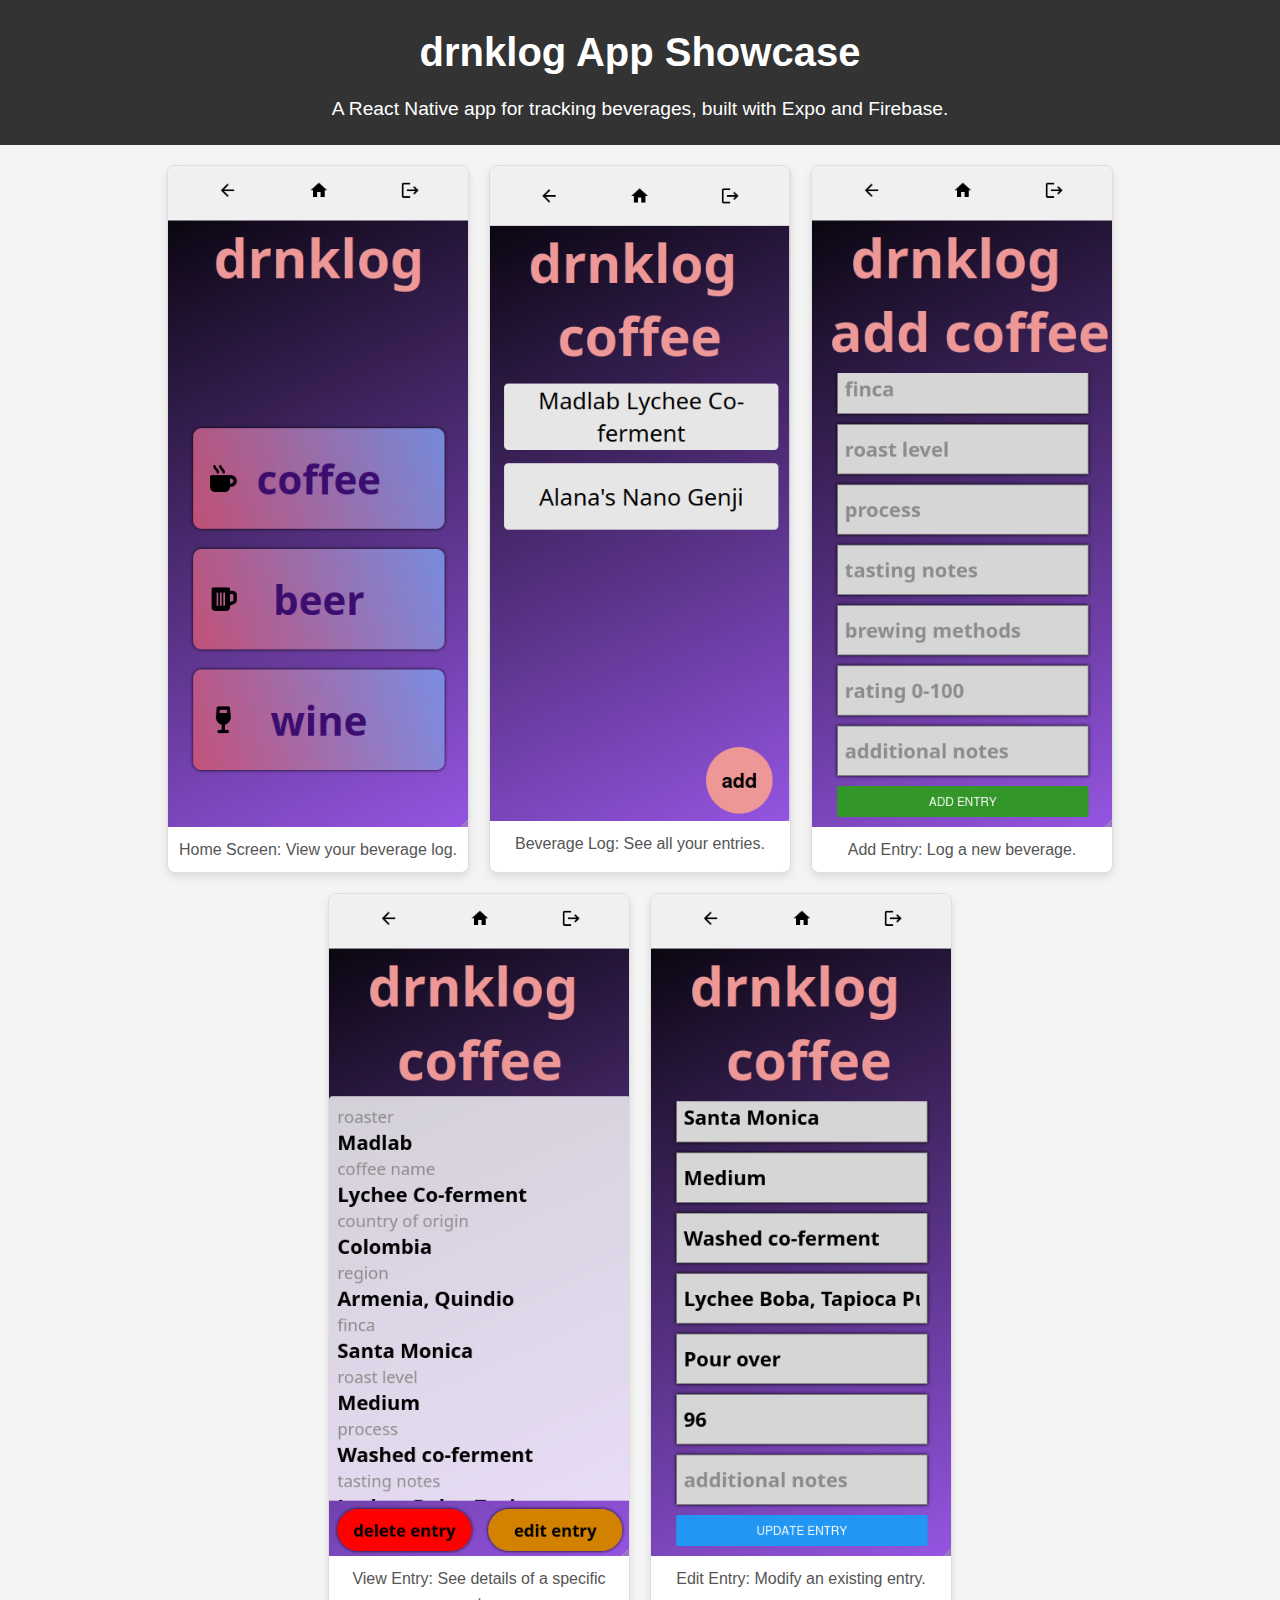
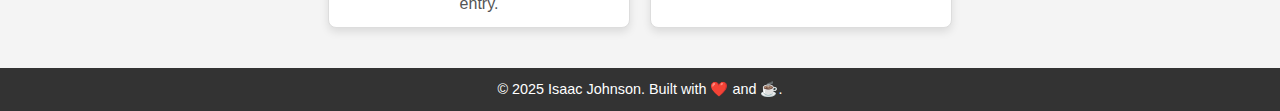
==== index.html @ 9d3b7495 "first commit" ====
<!DOCTYPE html>
<html lang="en">
<head>
  <meta charset="UTF-8">
  <meta name="viewport" content="width=device-width, initial-scale=1.0">
  <title>drnklog App Showcase</title>
  <link rel="stylesheet" href="styles.css">
</head>
<body>
  <header>
    <h1>drnklog App Showcase</h1>
    <p>A React Native app for tracking beverages, built with Expo and Firebase.</p>
  </header>

  <main>
    <section class="gallery">
      <div class="image-container">
        <img src="images/app-home.png" alt="Home Screen">
        <p>Home Screen: View your beverage log.</p>
      </div>
      <div class="image-container">
        <img src="images/app-log.png" alt="Beverage Log">
        <p>Beverage Log: See all your entries.</p>
      </div>
      <div class="image-container">
        <img src="images/app-add-entry.png" alt="Add Entry">
        <p>Add Entry: Log a new beverage.</p>
      </div>
      <div class="image-container">
        <img src="images/app-view-entry.png" alt="View Entry">
        <p>View Entry: See details of a specific entry.</p>
      </div>
      <div class="image-container">
        <img src="images/app-edit-entry.png" alt="Edit Entry">
        <p>Edit Entry: Modify an existing entry.</p>
      </div>
    </section>
  </main>

  <footer>
    <p>© 2025 Isaac Johnson. Built with ❤️ and ☕.</p>
  </footer>
</body>
</html>
---- styles.css ----
/* General Styles */
body {
    font-family: 'Arial', sans-serif;
    line-height: 1.6;
    margin: 0;
    padding: 0;
    background-color: #f4f4f4;
    color: #333;
  }
  
  header {
    background-color: #333;
    color: #fff;
    padding: 20px 0;
    text-align: center;
  }
  
  header h1 {
    margin: 0;
    font-size: 2.5rem;
  }
  
  header p {
    margin: 10px 0 0;
    font-size: 1.2rem;
  }
  
  main {
    padding: 20px;
  }
  
  .gallery {
    display: flex;
    flex-wrap: wrap;
    gap: 20px;
    justify-content: center;
  }
  
  .image-container {
    background-color: #fff;
    border: 1px solid #ddd;
    border-radius: 8px;
    box-shadow: 0 4px 8px rgba(0, 0, 0, 0.1);
    overflow: hidden;
    width: 300px;
    text-align: center;
    transition: transform 0.3s ease;
  }
  
  .image-container:hover {
    transform: scale(1.05);
  }
  
  .image-container img {
    width: 100%;
    height: auto;
    display: block;
  }
  
  .image-container p {
    padding: 10px;
    margin: 0;
    font-size: 1rem;
    color: #555;
  }
  
  footer {
    background-color: #333;
    color: #fff;
    text-align: center;
    padding: 10px 0;
    margin-top: 20px;
  }
  
  footer p {
    margin: 0;
    font-size: 0.9rem;
  }
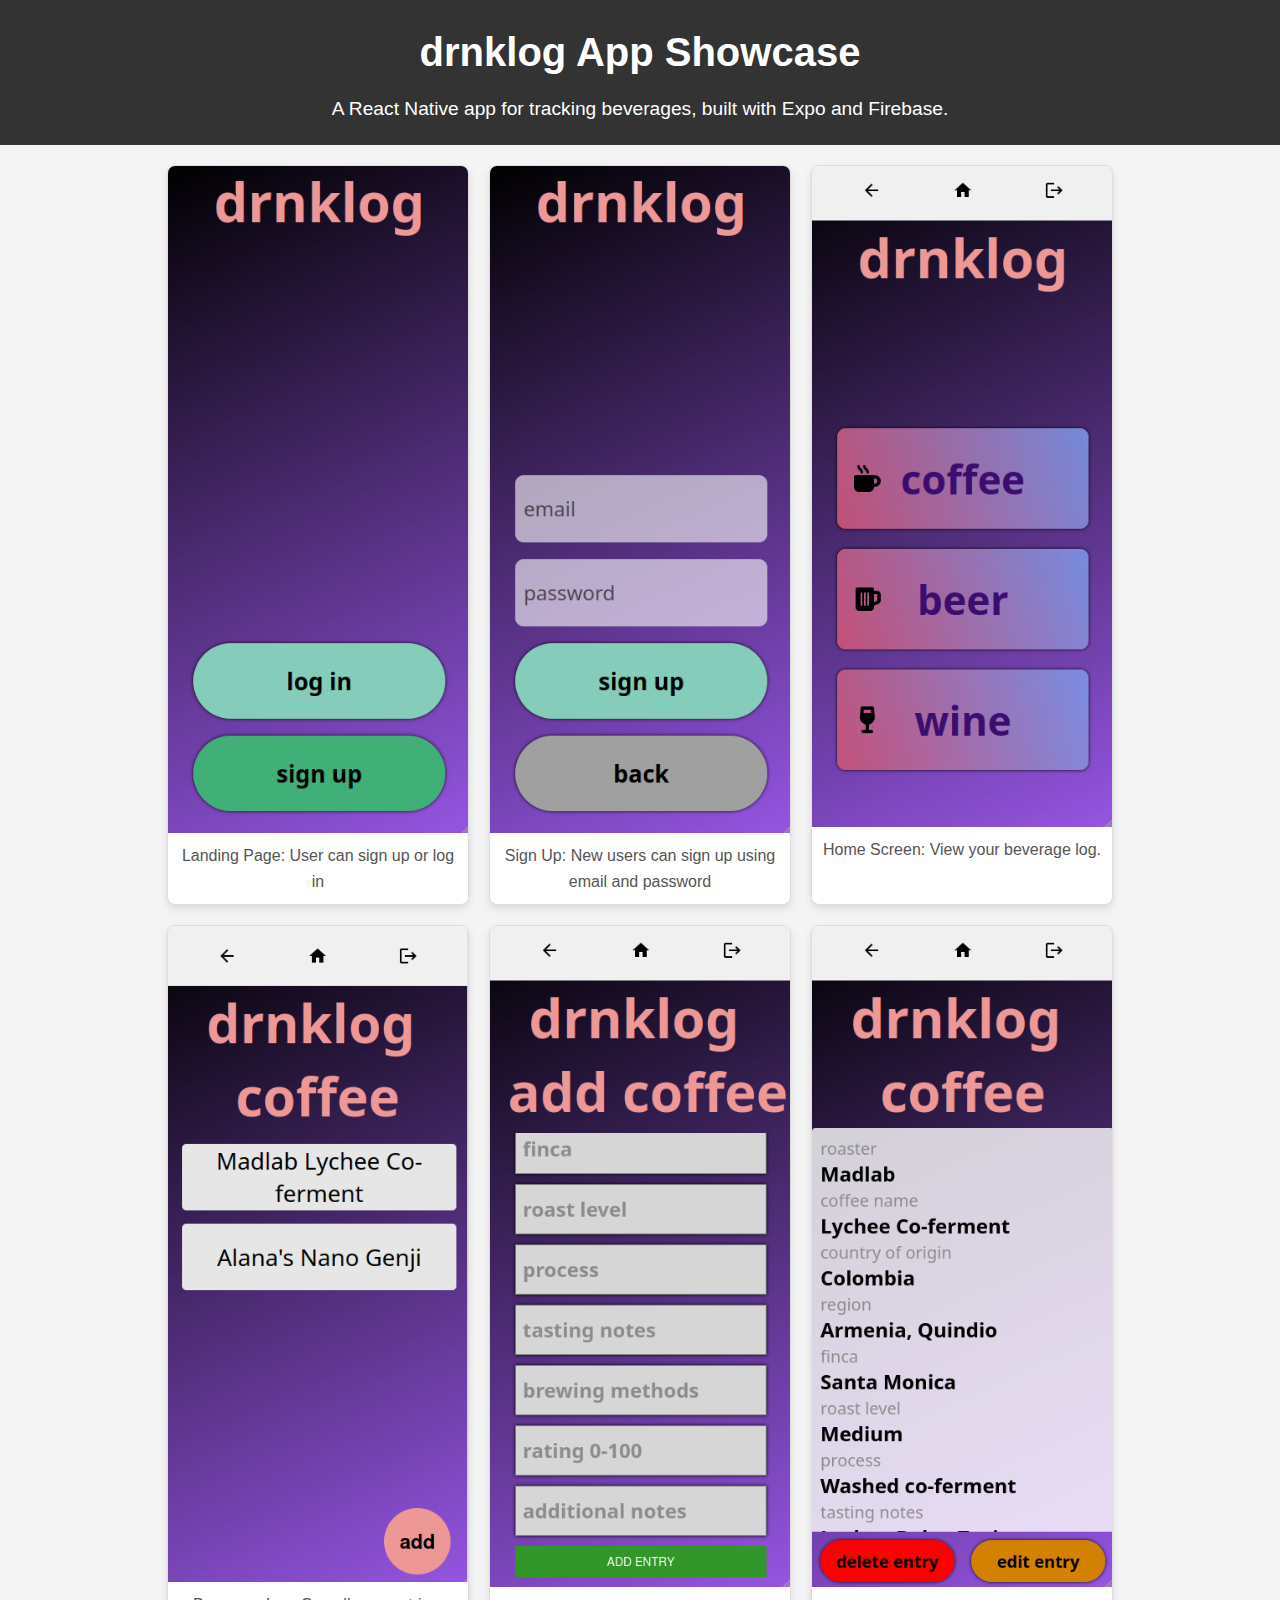
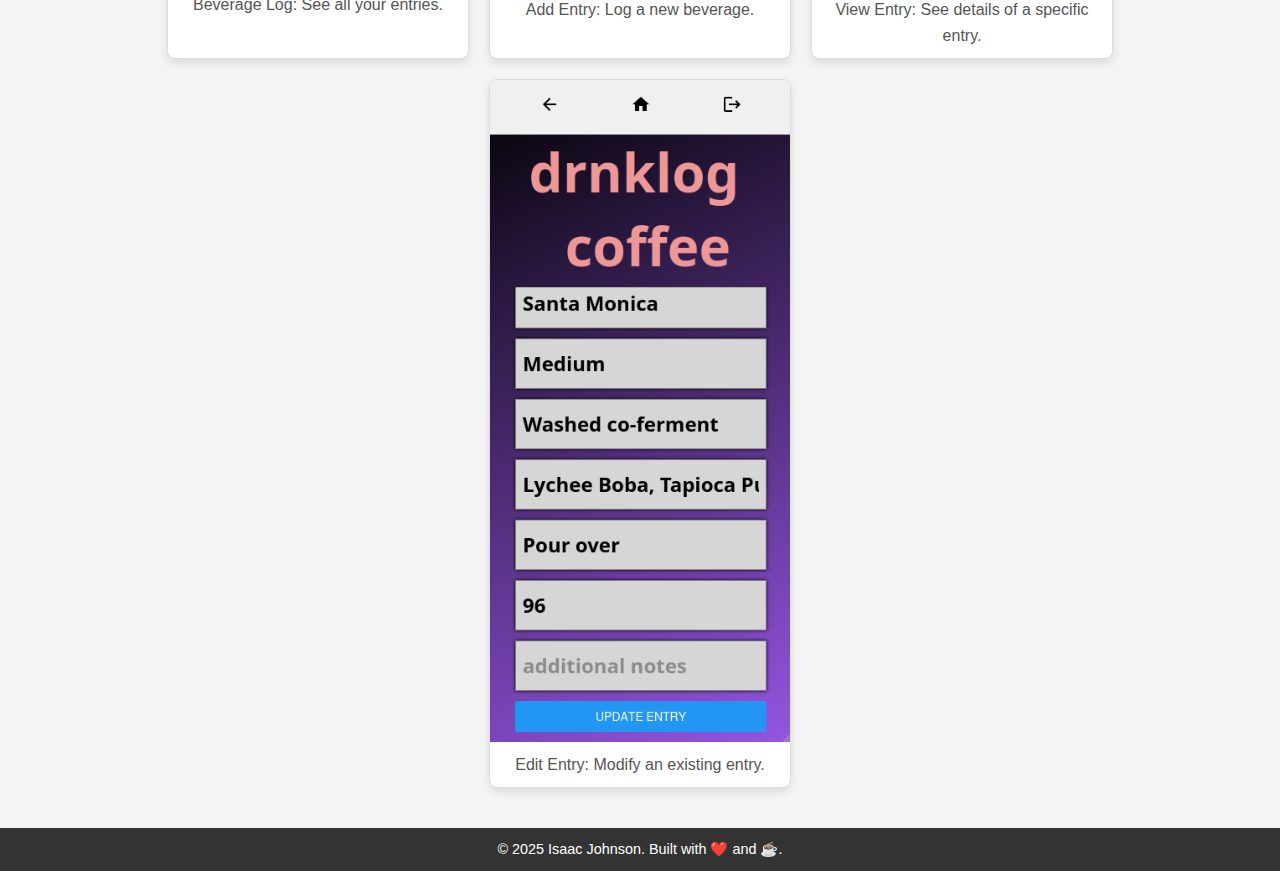
==== commit 4a60ad87: "added 2 images" ====
--- a/index.html
+++ b/index.html
@@ -14,6 +14,14 @@
 
   <main>
     <section class="gallery">
+        <div class="image-container">
+            <img src="images/app-landing.png" alt="Home Screen">
+            <p>Landing Page: User can sign up or log in</p>
+          </div>
+          <div class="image-container">
+            <img src="images/app-sign-up.png" alt="Home Screen">
+            <p>Sign Up: New users can sign up using email and password</p>
+          </div>
       <div class="image-container">
         <img src="images/app-home.png" alt="Home Screen">
         <p>Home Screen: View your beverage log.</p>
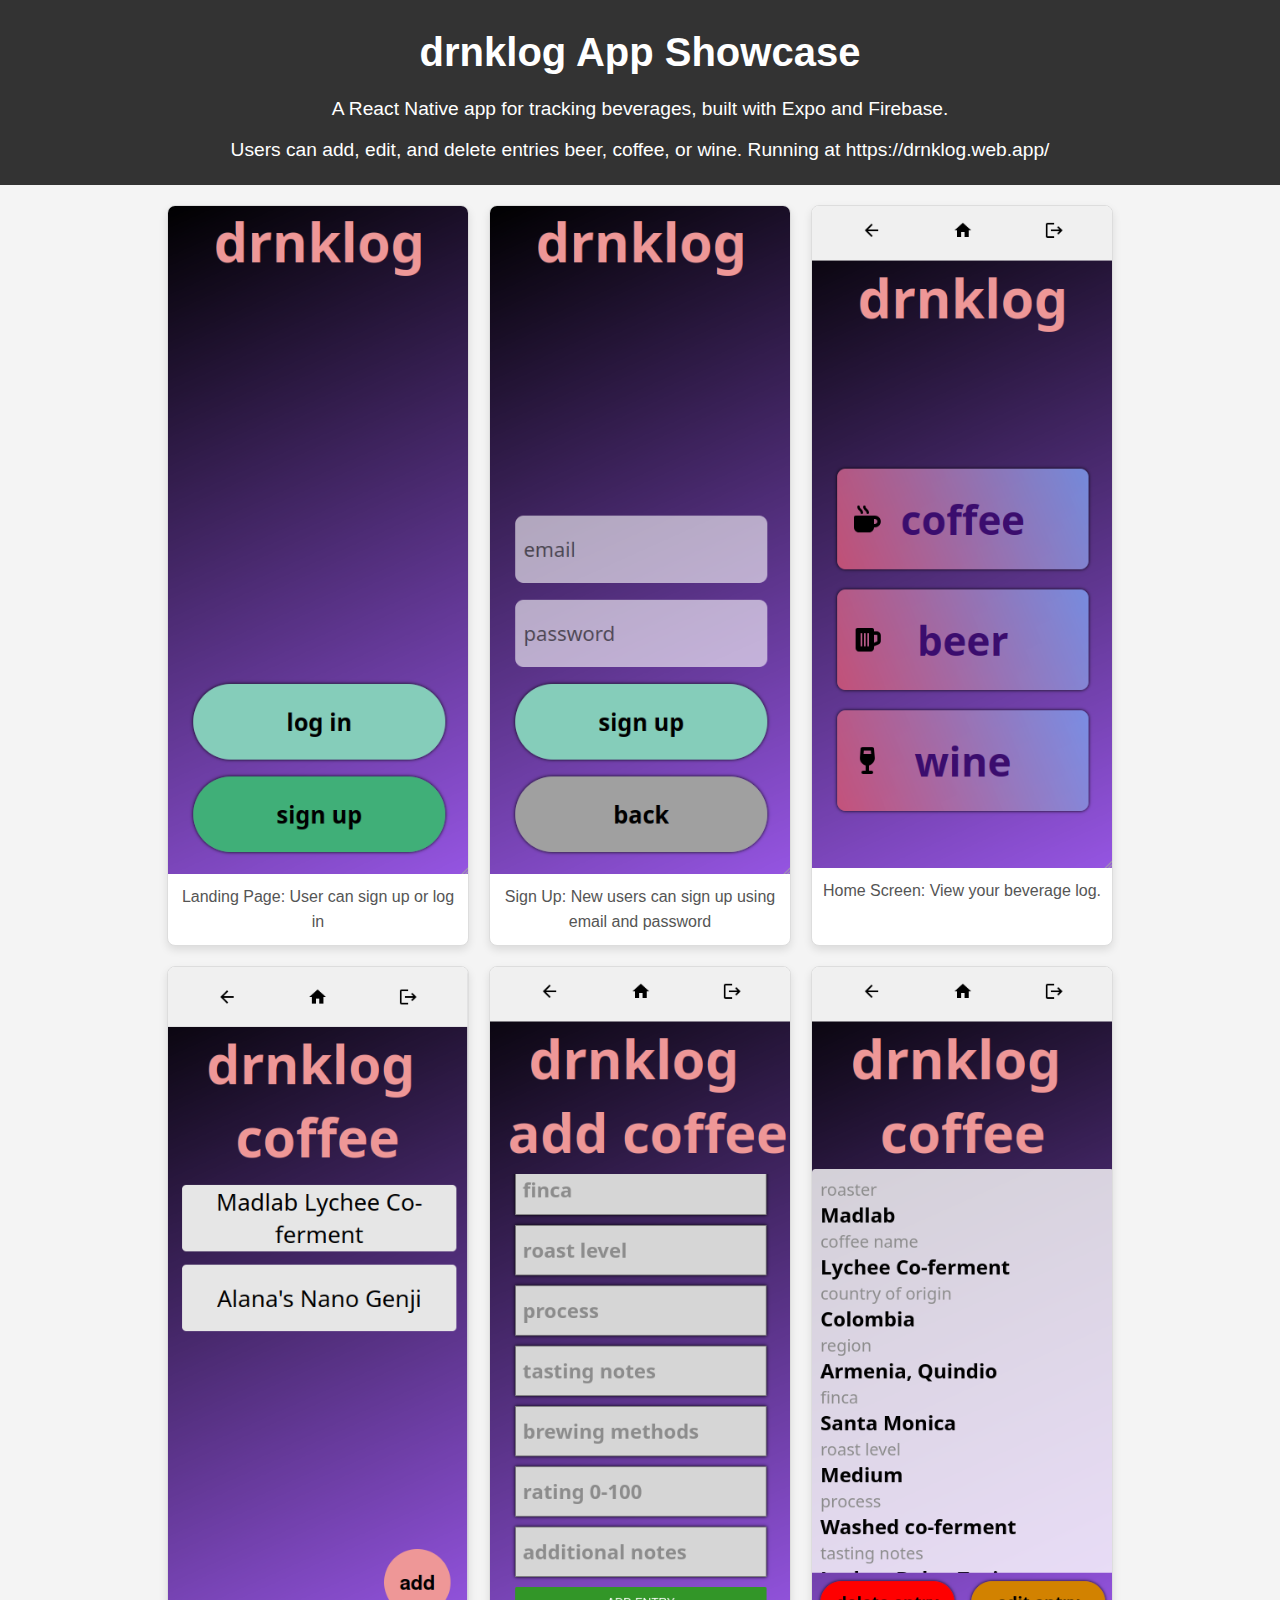
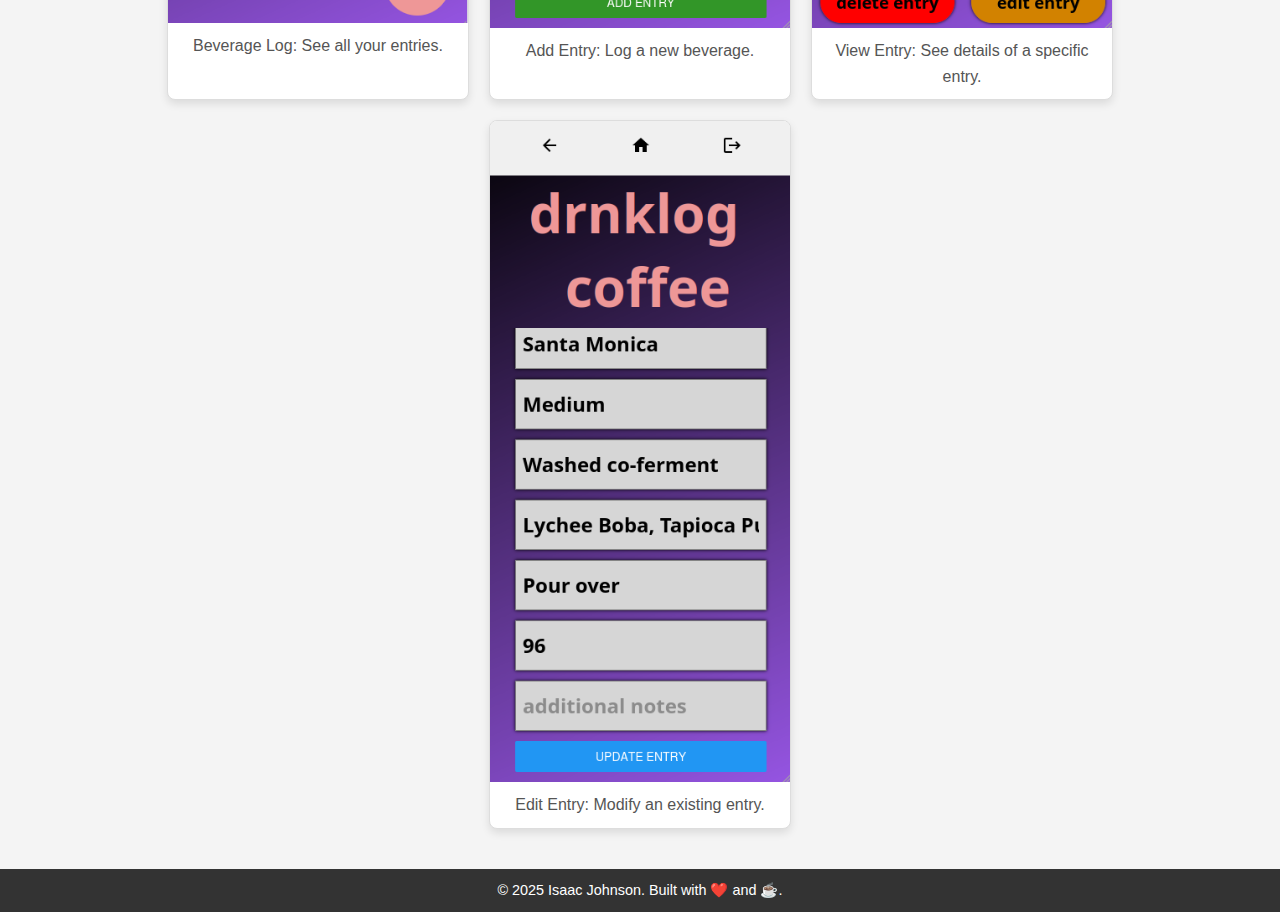
==== commit bec25e1b: "updated intro" ====
--- a/index.html
+++ b/index.html
@@ -10,18 +10,19 @@
   <header>
     <h1>drnklog App Showcase</h1>
     <p>A React Native app for tracking beverages, built with Expo and Firebase.</p>
+    <p>Users can add, edit, and delete entries beer, coffee, or wine. Running at https://drnklog.web.app/</p>
   </header>
 
   <main>
     <section class="gallery">
         <div class="image-container">
-            <img src="images/app-landing.png" alt="Home Screen">
+            <img src="images/app-landing.png" alt="Landing Screen">
             <p>Landing Page: User can sign up or log in</p>
-          </div>
-          <div class="image-container">
-            <img src="images/app-sign-up.png" alt="Home Screen">
+        </div>
+        <div class="image-container">
+            <img src="images/app-sign-up.png" alt="Signup Screen">
             <p>Sign Up: New users can sign up using email and password</p>
-          </div>
+        </div>
       <div class="image-container">
         <img src="images/app-home.png" alt="Home Screen">
         <p>Home Screen: View your beverage log.</p>
